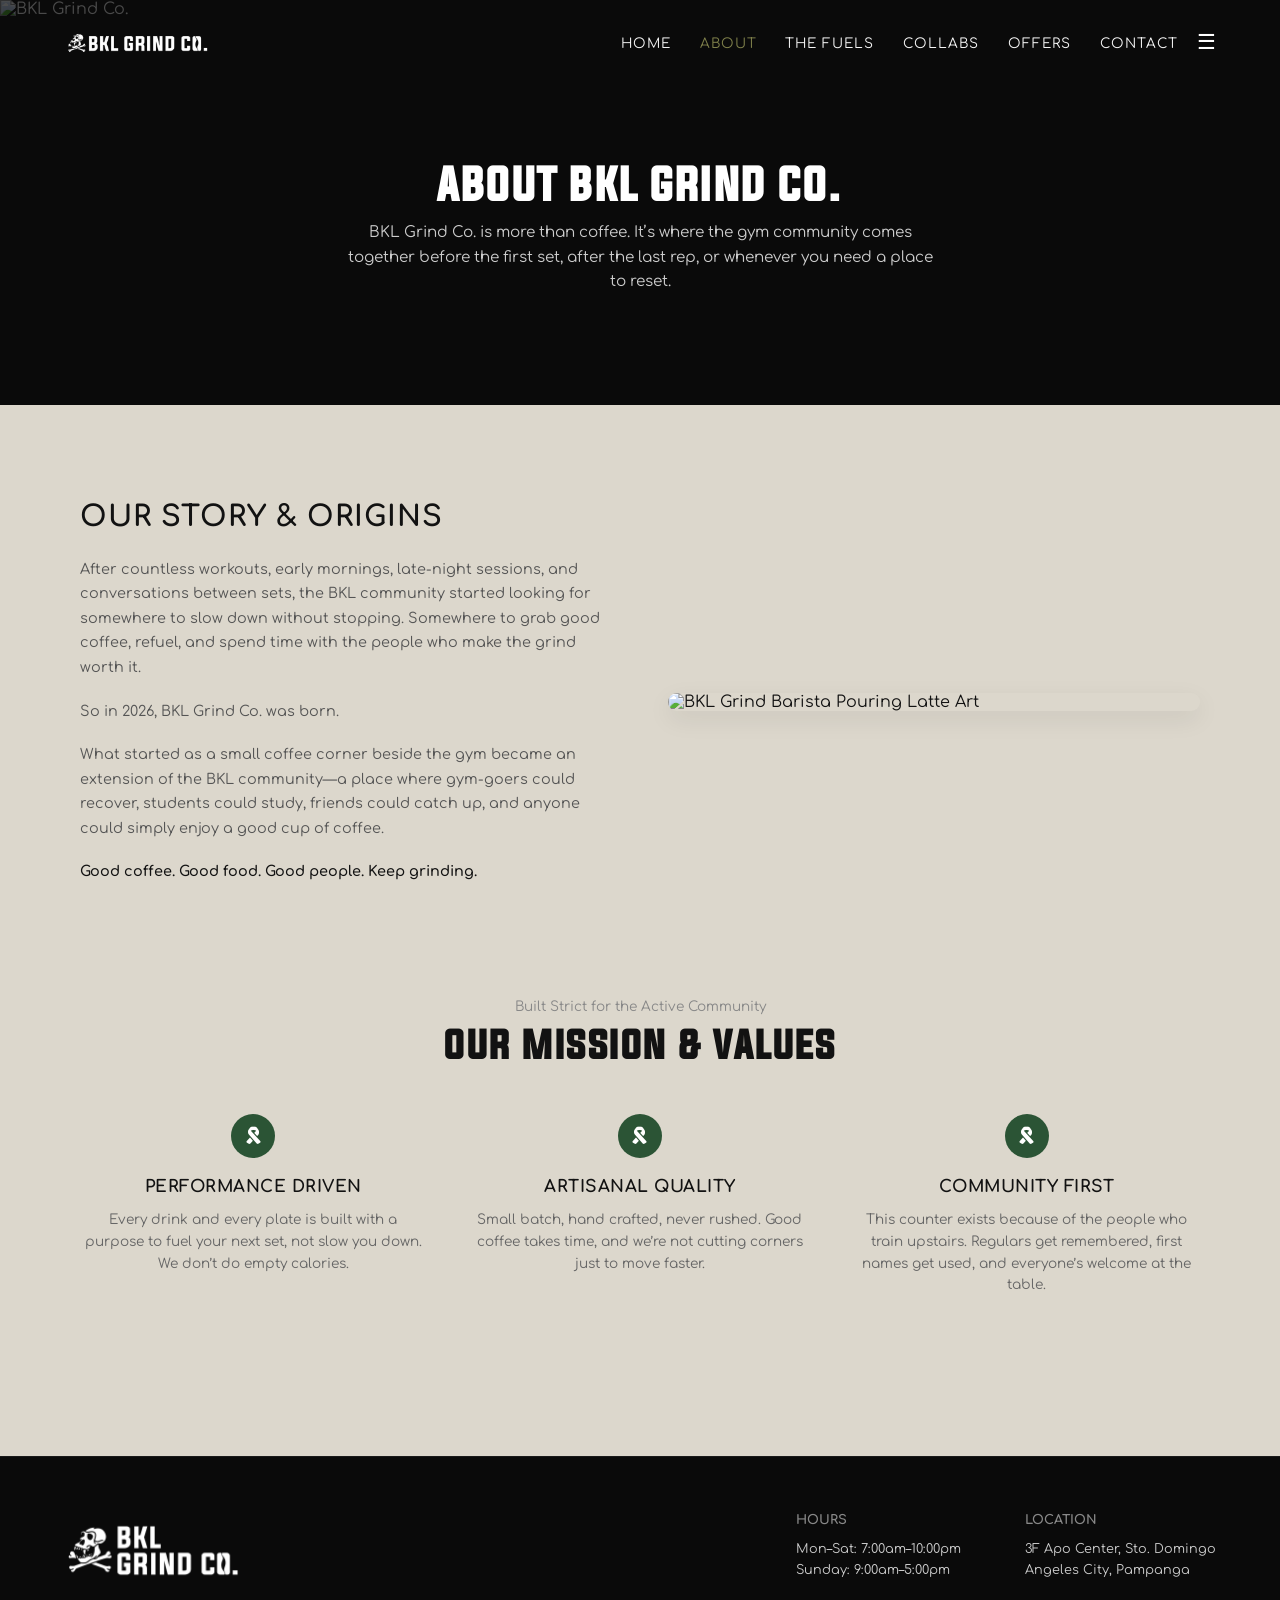
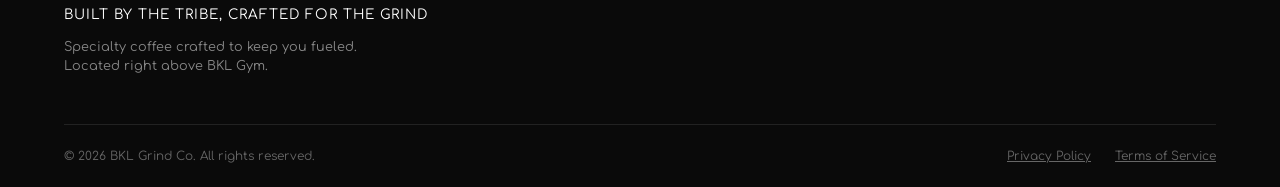
==== about.html @ 86618d5e "Update Ordering System and Styling to advance-order.css" ====
<!DOCTYPE html>
<html lang="en">
<head>
  <meta charset="UTF-8">
  <meta name="viewport" content="width=device-width, initial-scale=1.0">
  <title>About | BKL Grind Co.</title>
  <link rel="stylesheet" href="css/grind/base.css">
  <link rel="stylesheet" href="css/grind/header.css">
  <link rel="stylesheet" href="css/grind/about.css">
  <link rel="stylesheet" href="css/grind/footer.css">
  <link rel="preconnect" href="https://fonts.googleapis.com">
  <link rel="preconnect" href="https://fonts.gstatic.com" crossorigin>
  <link href="https://fonts.googleapis.com/css2?family=Comfortaa:wght@300..700&family=Oswald:wght@700&display=swap" rel="stylesheet">
  <link rel="stylesheet" href="https://cdnjs.cloudflare.com/ajax/libs/font-awesome/6.4.0/css/all.min.css">
</head>
<body>

  <!-- SUB-PAGE HERO HEADER -->
  <header class="header-nav">
    <div class="hero-image">
      <img src="assets/images/Brutalist Café.jpg" alt="BKL Grind Co." class="hero-img">
    </div>

    <nav>
      <a href="home.html" class="nav-logo-link">
        <img src="assets/images/grind-logo-hori-white.png" alt="BKL Grind Co." class="nav-brand-logo">
      </a>

      <div class="nav-links-wrapper">
        <ul>
          <li><a href="home.html">HOME</a></li>
          <li><a href="about.html" class="active">ABOUT</a></li>
          <li><a href="menu.html">THE FUELS</a></li>
          <li><a href="collab.html">COLLABS</a></li>
          <li><a href="offers-membership.html">OFFERS</a></li>
          <li><a href="contact.html">CONTACT</a></li>
        </ul>
        <div class="hamburger-menu">&#9776;</div>
      </div>
    </nav>

    <div class="hero-text">
      <h1>ABOUT BKL GRIND CO.</h1>
      <p>BKL Grind Co. is more than coffee. It’s where the gym community comes together before the first set, after the last rep, or whenever you need a place to reset.</p>
    </div>
  </header>

  <!-- CREAM CONTENT SECTION -->
  <main class="cream-section">
    
    <!-- STORY SECTION (2-COLUMN LAYOUT) -->
    <section class="about-story-section">
      <div class="story-container">
        <div class="story-text">
          <h2>OUR STORY & ORIGINS</h2>
          <p>After countless workouts, early mornings, late-night sessions, and conversations between sets, the BKL community started looking for somewhere to slow down without stopping. Somewhere to grab good coffee, refuel, and spend time with the people who make the grind worth it.</p>
          <p>So in 2026, BKL Grind Co. was born.</p>
          <p>What started as a small coffee corner beside the gym became an extension of the BKL community—a place where gym-goers could recover, students could study, friends could catch up, and anyone could simply enjoy a good cup of coffee.</p>
          <p class="story-highlight">Good coffee. Good food. Good people. Keep grinding.</p>
        </div>
        <div class="story-image">
          <img src="assets/images/about-story.jpg" alt="BKL Grind Barista Pouring Latte Art">
        </div>
      </div>
    </section>

    <!-- MISSION & VALUES SECTION -->
    <section class="about-mission-section">
      <span class="sub-motto">Built Strict for the Active Community</span>
      <h2>OUR MISSION & VALUES</h2>

      <div class="values-grid">
        <div class="value-card">
          <div class="value-icon">
            <i class="fa-solid fa-ribbon"></i>
          </div>
          <h3>PERFORMANCE DRIVEN</h3>
          <p>Every drink and every plate is built with a purpose to fuel your next set, not slow you down. We don’t do empty calories.</p>
        </div>

        <div class="value-card">
          <div class="value-icon">
            <i class="fa-solid fa-ribbon"></i>
          </div>
          <h3>ARTISANAL QUALITY</h3>
          <p>Small batch, hand crafted, never rushed. Good coffee takes time, and we’re not cutting corners just to move faster.</p>
        </div>

        <div class="value-card">
          <div class="value-icon">
            <i class="fa-solid fa-ribbon"></i>
          </div>
          <h3>COMMUNITY FIRST</h3>
          <p>This counter exists because of the people who train upstairs. Regulars get remembered, first names get used, and everyone’s welcome at the table.</p>
        </div>
      </div>
    </section>

  </main>

  <!-- DARK FOOTER -->
  <footer class="site-footer">
    <div class="footer-container">
      <div class="footer-brand">
        <img src="assets/images/Grind-logo-white-n3.png" alt="BKL Grind Co." class="footer-logo-img">
        <p class="footer-tagline">BUILT BY THE TRIBE, CRAFTED FOR THE GRIND</p>
        <p class="footer-subtext">Specialty coffee crafted to keep you fueled.<br>Located right above BKL Gym.</p>
      </div>

      <div class="footer-info">
        <div class="info-block">
          <h4>HOURS</h4>
          <p>Mon–Sat: 7:00am–10:00pm</p>
          <p>Sunday: 9:00am–5:00pm</p>
        </div>
        <div class="info-block">
          <h4>LOCATION</h4>
          <p>3F Apo Center, Sto. Domingo<br>Angeles City, Pampanga</p>
        </div>
      </div>
    </div>

    <div class="footer-bottom">
      <p>&copy; 2026 BKL Grind Co. All rights reserved.</p>
      <ul class="footer-links">
        <li><a href="#">Privacy Policy</a></li>
        <li><a href="#">Terms of Service</a></li>
      </ul>
    </div>
  </footer>

  <script src="js/nav-scroll.js"></script>

</body>
</html>
---- css/grind/base.css ----
@font-face {
    font-family: 'Evogria';
    src: url('../../assets/fonts/Evogria.ttf') format('truetype');
    font-weight: normal;
    font-style: normal;
    font-display: swap;
}

:root {
    --font-heading: 'Evogria', sans-serif;
    --font-body: 'Comfortaa', cursive, sans-serif;
    --bg-dark: #0a0a0a;
    --bg-cream: #dcd7cc;
    --text-olive: #7F804B;
    --text-dark: #121212;
    --text-light: #f5f5f5;
    --text-muted: #888888;
}

*,
*::before,
*::after {
    margin: 0;
    padding: 0;
    box-sizing: border-box;
}

html, body {
    width: 100%;
    margin: 0;
    padding: 0;
    overflow-x: hidden;
}

body {
    font-family: var(--font-body);
    margin: 0;
    padding: 0;
    background-color: var(--bg-dark);
    color: var(--text-light);
}

h1, h2, .brand-heading {
    font-family: var(--font-heading);
    text-transform: uppercase;
    letter-spacing: 1.5px;
}

p, span, a, .body-text {
    font-family: var(--font-body);
}

.cream-section {
    background-color: var(--bg-cream, #DCD7CC);
    padding: 3rem 5% 5rem;
    color: #121212;
}

.landing-motto {
    display: flex;
    align-items: center;
    justify-content: center;
    width: 90%;
    max-width: 650px;
    margin: 0 auto 2.5rem;
}

.motto-line {
    flex: 1;
    height: 1px;
    background-color: rgba(0, 0, 0, 0.25);
}

.motto-text {
    color: #666666;
    font-size: 0.9rem;
    text-transform: uppercase;
    letter-spacing: 1.5px;
    padding: 0 1.25rem;
    white-space: nowrap;
}

.section-title-dark {
    font-family: var(--font-heading);
    font-size: 2.2rem;
    color: #121212;
    text-align: center;
    margin-bottom: 3rem;
    letter-spacing: 1px;
}
---- css/grind/header.css ----
.header-nav {
    position: sticky;
    width: 100%;
    min-height: 80vh;
    display: flex;
    flex-direction: column;
    justify-content: space-between;
    padding: 1.5rem 5%;
    box-sizing: border-box;
    overflow: hidden;
}

.header-nav .hero-image {
    position: absolute;
    top: 0;
    left: 0;
    width: 100%;
    height: 100%;
    z-index: 0;
}

.header-nav .hero-image .hero-img {
    width: 100%;
    height: 100%;
    object-fit: cover;
    object-position: center;
    filter: brightness(0.35);
}

.header-nav nav,
.header-nav .hero-text,
.header-nav .banner {
    position: relative;
    z-index: 2;
}

.header-nav {
    position: relative;
    width: 100%;
    min-height: 45vh; /* Shorter height for inner sub-pages */
    display: flex;
    flex-direction: column;
    justify-content: space-between;
    padding: 0 5%;
    box-sizing: border-box;
    overflow: hidden;
}

.header-nav .hero-image {
    position: absolute;
    top: 0;
    left: 0;
    width: 100%;
    height: 100%;
    z-index: 0;
}

.header-nav .hero-image .hero-img {
    width: 100%;
    height: 100%;
    object-fit: cover;
    object-position: center;
    filter: brightness(0.30);
}

/* Universal Sticky Header Bar */
.header-nav nav {
    position: fixed;
    top: 0;
    left: 0;
    width: 100%;
    z-index: 100;
    display: flex;
    align-items: center;
    justify-content: space-between;
    padding: 1.5rem 5%;
    background-color: transparent;
    transition: background-color 0.3s ease, padding 0.3s ease;
}

.header-nav nav.scrolled {
    background-color: #0a0a0a;
    box-shadow: 0 4px 15px rgba(0,0,0,0.5);
    padding: 0.9rem 5%;
}

.nav-logo-link {
    display: flex;
    align-items: center;
    text-decoration: none;
}

.header-nav .nav-brand-logo {
    height: 38px;
    width: auto;
    object-fit: contain;
    filter: brightness(0) invert(1);
}

.nav-links-wrapper {
    display: flex;
    align-items: center;
    gap: 1.2rem;
    margin-left: auto;
}

.header-nav nav ul {
    display: flex;
    list-style: none;
    gap: 1.8rem;
    align-items: center;
    margin: 0 !important;
    padding: 0 !important;
}

.header-nav nav ul li a {
    color: #f5f5f5;
    text-decoration: none;
    font-family: var(--font-body);
    font-size: 0.85rem;
    font-weight: 400;
    letter-spacing: 1px;
    position: relative;
    padding-bottom: 3px;
    transition: color 0.3s ease;
}

.header-nav nav ul li a.active {
    color: #7F804B !important;
}

.header-nav nav ul li a:hover {
    color: #7F804B;
}

.hamburger-menu {
    color: #ffffff;
    font-size: 1.3rem;
    cursor: pointer;
    line-height: 1;
    margin: 0 !important;
    padding: 0 !important;
}

/* Inner Page Standard Hero Layout (Centered banner style) */
.header-nav .hero-text {
    position: relative;
    z-index: 2;
    text-align: center;
    max-width: 800px;
    margin: auto;
    padding: 6rem 1rem 3rem;
    width: 100%;
}

.header-nav .hero-text h1 {
    font-family: var(--font-heading);
    font-size: 2.5rem;
    font-weight: 800;
    color: #ffffff;
    letter-spacing: 1.5px;
    margin-bottom: 0.8rem;
    text-transform: uppercase;
}

.header-nav .hero-text p {
    font-size: 0.95rem;
    color: #cccccc;
    line-height: 1.6;
    max-width: 600px;
    margin: 0 auto;
}
---- css/grind/about.css ----
.story {
    max-width: 800px;
    margin: 4rem auto;
    padding: 0 1.5rem;
}

.story h2 {
    font-size: 1.8rem;
    margin-bottom: 1.5rem;
    color: #ffffff;
}

.story p {
    color: #bbb;
    margin-bottom: 1.25rem;
    font-size: 0.95rem;
}

.mission {
    max-width: 1200px;
    margin: 5rem auto;
    padding: 0 1.5rem;
}

.mission h2 {
    font-size: 1.8rem;
    text-align: center;
}

.mission h3 {
    text-align: center;
    color: #bbb;
    font-size: 0.95rem;
    margin-bottom: 3rem;
    font-weight: 400;
}

.values {
    display: grid;
    grid-template-columns: repeat(auto-fit, minmax(280px, 1fr));
    gap: 2rem;
}

.value {
    background-color: #181818;
    border: 1px solid #282828;
    padding: 2rem;
    border-radius: 4px;
}

.value h4 {
    font-size: 1.1rem;
    color: #ffffff;
    margin-bottom: 0.75rem;
}

.value p {
    color: #bbb;
    font-size: 0.88rem;
}

.about-story-section {
    max-width: 1200px;
    margin: 0 auto;
    padding: 3rem 1rem 4rem;
}

.story-container {
    display: grid;
    grid-template-columns: 1fr 1fr;
    gap: 3.5rem;
    align-items: center;
}

.story-text h2 {
    font-family: var(--font-body);
    font-size: 1.8rem;
    font-weight: 700;
    color: #121212;
    margin-bottom: 1.5rem;
    text-transform: uppercase;
    letter-spacing: 1px;
}

.story-text p {
    font-family: var(--font-body);
    font-size: 0.9rem;
    color: #555555;
    line-height: 1.7;
    margin-bottom: 1.2rem;
}

.story-text .story-highlight {
    font-weight: 600;
    color: #121212;
}

.story-image {
    width: 100%;
    border-radius: 16px;
    overflow: hidden;
    box-shadow: 0 8px 25px rgba(0,0,0,0.08);
}

.story-image img {
    width: 100%;
    height: auto;
    display: block;
    object-fit: cover;
}

.about-mission-section {
    max-width: 1200px;
    margin: 0 auto;
    padding: 2rem 1rem 5rem;
    text-align: center;
}

.about-mission-section .sub-motto {
    font-family: var(--font-body);
    font-size: 0.85rem;
    color: #888888;
    display: block;
    margin-bottom: 0.5rem;
}

.about-mission-section h2 {
    font-family: var(--font-heading);
    font-size: 2.2rem;
    font-weight: 800;
    color: #121212;
    letter-spacing: 1.5px;
    margin-bottom: 3rem;
    text-transform: uppercase;
}

.values-grid {
    display: grid;
    grid-template-columns: repeat(3, 1fr);
    gap: 2.5rem;
}

.value-card {
    display: flex;
    flex-direction: column;
    align-items: center;
    text-align: center;
}

.value-icon {
    width: 44px;
    height: 44px;
    background-color: #2b5435;
    color: #ffffff;
    border-radius: 50%;
    display: flex;
    align-items: center;
    justify-content: center;
    font-size: 1.1rem;
    margin-bottom: 1.2rem;
}

.value-card h3 {
    font-family: var(--font-body);
    font-size: 1.05rem;
    font-weight: 700;
    color: #121212;
    margin-bottom: 0.8rem;
    letter-spacing: 0.5px;
}

.value-card p {
    font-family: var(--font-body);
    font-size: 0.85rem;
    color: #666666;
    line-height: 1.6;
}
---- css/grind/footer.css ----
.site-footer {
    background-color: #0a0a0a;
    color: #ffffff;
    padding: 3.5rem 5% 1.5rem;
    border-top: 1px solid #1a1a1a;
}

.footer-container {
    max-width: 1200px;
    margin: 0 auto;
    display: flex;
    justify-content: space-between;
    align-items: flex-start;
    gap: 2rem;
    padding-bottom: 3rem;
    border-bottom: 1px solid #222222;
}

.footer-logo-img {
    height: 74px;
    width: auto;
    object-fit: contain;
    filter: brightness(0) invert(1);
    margin-bottom: 1rem;
}

.footer-tagline {
    font-family: var(--font-body);
    font-size: 0.85rem;
    letter-spacing: 1px;
    margin-bottom: 1rem;
}

.footer-subtext {
    font-size: 0.8rem;
    color: #888888;
    line-height: 1.5;
}

.footer-info {
    display: flex;
    gap: 4rem;
}

.info-block h4 {
    font-size: 0.8rem;
    font-weight: 700;
    color: #888888;
    margin-bottom: 0.75rem;
}

.info-block p {
    font-size: 0.8rem;
    color: #cccccc;
    line-height: 1.6;
}

.footer-bottom {
    max-width: 1200px;
    margin: 1.5rem auto 0;
    display: flex;
    justify-content: space-between;
    align-items: center;
    font-size: 0.75rem;
    color: #666666;
}

.footer-links {
    display: flex;
    gap: 1.5rem;
    list-style: none;
}

.footer-links a {
    color: #666666;
    text-decoration: underline;
}
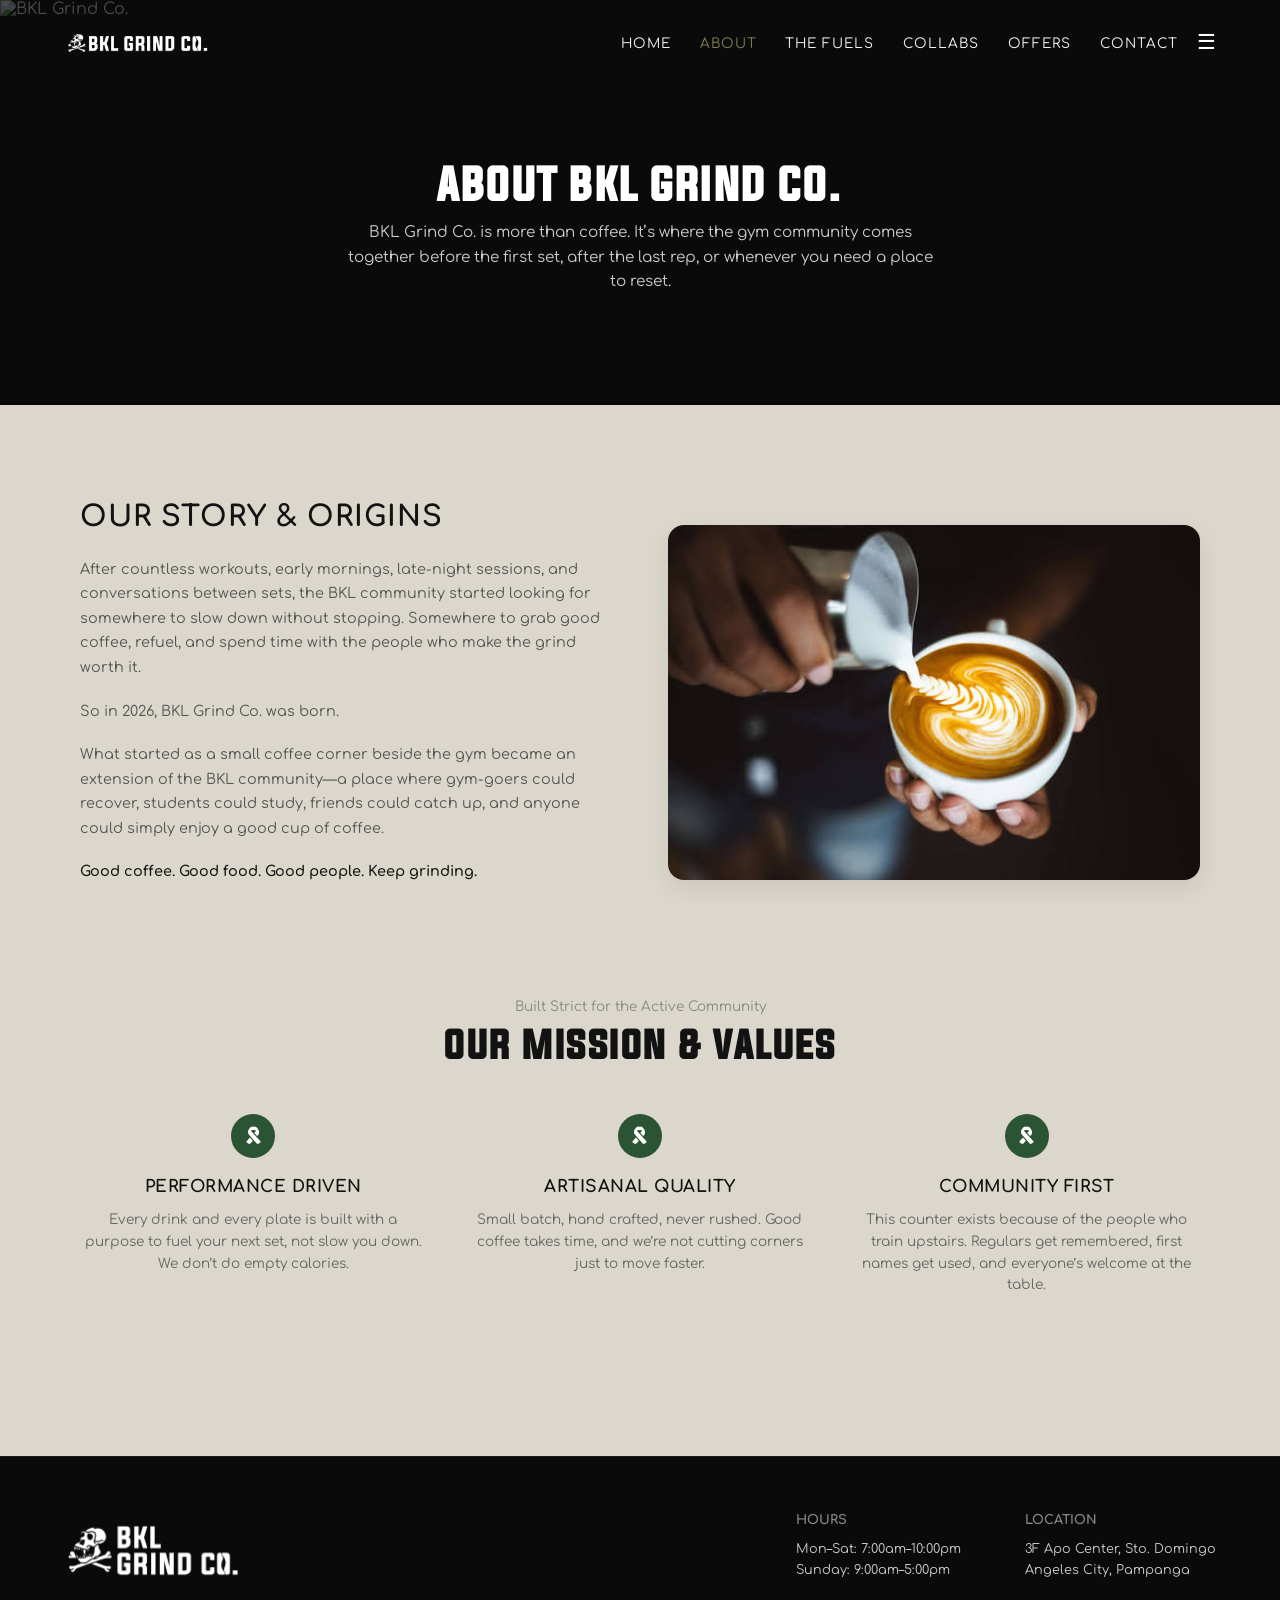
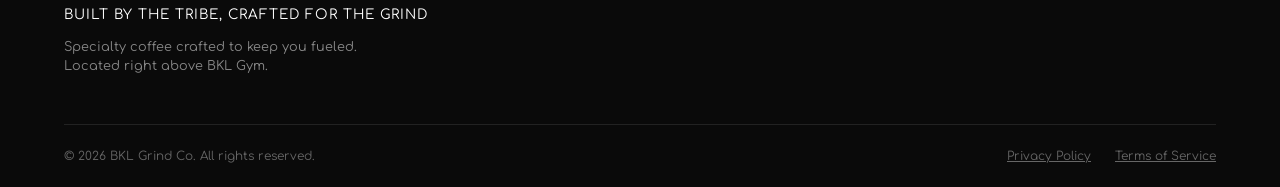
==== commit 2775df2a: "Update image source path in about.html" ====
--- a/about.html
+++ b/about.html
@@ -59,7 +59,7 @@
           <p class="story-highlight">Good coffee. Good food. Good people. Keep grinding.</p>
         </div>
         <div class="story-image">
-          <img src="assets/images/about-story.jpg" alt="BKL Grind Barista Pouring Latte Art">
+          <img src="assets/images/Card-images/about-story.jpg" alt="BKL Grind Barista Pouring Latte Art">
         </div>
       </div>
     </section>
@@ -132,4 +132,4 @@
   <script src="js/nav-scroll.js"></script>
 
 </body>
-</html>+</html>
